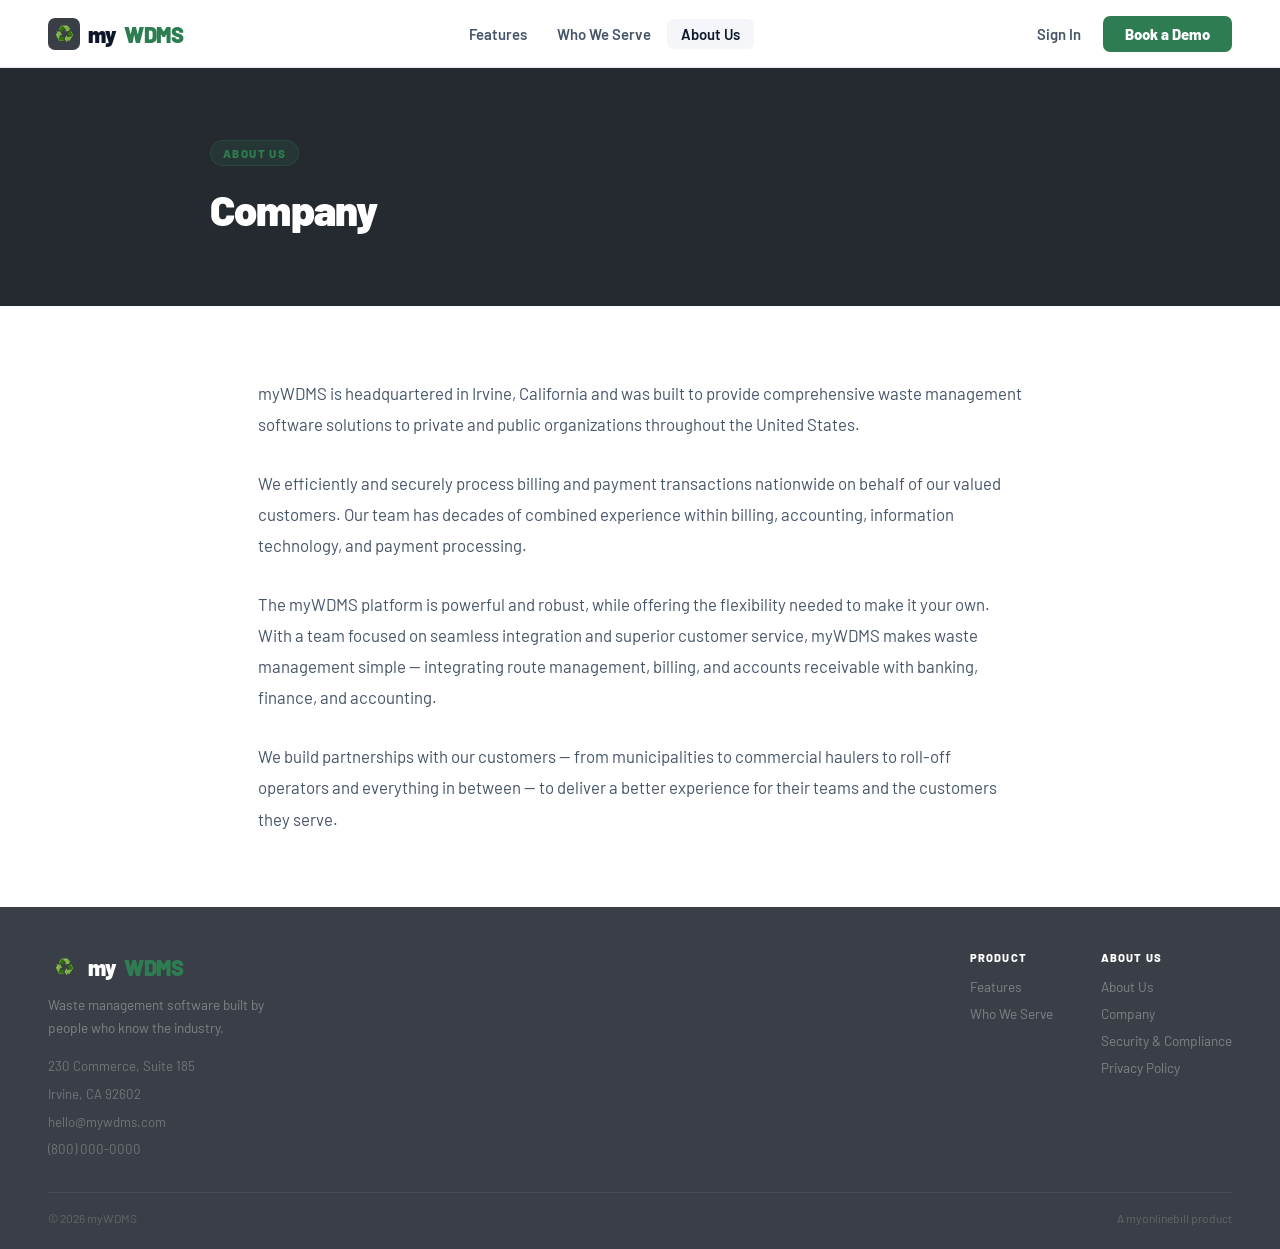
==== about-company.html @ dcd94130 "Add Company page, link from About Us; fix duplicate stat and card grid - Create about-company.html w" ====
<!DOCTYPE html>
<html lang="en">
<head>
    <meta charset="UTF-8">
    <meta name="viewport" content="width=device-width, initial-scale=1.0">
    <title>Company — myWDMS</title>
    <link rel="preconnect" href="https://fonts.googleapis.com">
    <link href="https://fonts.googleapis.com/css2?family=Barlow:ital,wght@0,400;0,600;0,700;0,800;0,900;1,400&display=swap" rel="stylesheet">
    <style>
        :root {
            --navy: #3A3F47;
            --navy-dark: #252A30;
            --teal: #2E7D52;
            --teal-light: rgba(46,125,82,0.12);
            --gray: #F4F6F9;
            --gray-mid: #e2e8f0;
            --text: #0f172a;
            --text-mid: #475569;
        }
        * { margin: 0; padding: 0; box-sizing: border-box; }
        html { scroll-behavior: smooth; }
        body { font-family: 'Barlow', system-ui, sans-serif; color: var(--text); background: #fff; }

        /* ── NAV ── */
        nav {
            position: sticky; top: 0; z-index: 100;
            background: rgba(255,255,255,0.97);
            border-bottom: 1px solid var(--gray-mid);
            padding: 0 48px; height: 68px;
            display: flex; align-items: center; justify-content: space-between;
        }
        .logo { font-family: 'Barlow', sans-serif; font-size: 1.35rem; font-weight: 900; color: var(--text); letter-spacing: -0.02em; text-decoration: none; display: flex; align-items: center; gap: 8px; }
        .logo-icon { width: 32px; height: 32px; background: var(--navy); border-radius: 7px; display: flex; align-items: center; justify-content: center; font-size: 0.95rem; }
        .logo em { color: var(--teal); font-style: normal; }
        .nav-links { display: flex; gap: 2px; list-style: none; }
        .nav-links a { text-decoration: none; color: var(--text-mid); font-weight: 600; font-size: 0.93rem; padding: 6px 14px; border-radius: 6px; transition: background 0.15s, color 0.15s; }
        .nav-links a:hover, .nav-links a.active { background: var(--gray); color: var(--text); }
        .nav-right { display: flex; gap: 10px; align-items: center; }
        .btn-text { background: none; border: none; font-weight: 600; font-size: 0.93rem; cursor: pointer; padding: 8px 12px; border-radius: 6px; color: var(--text-mid); font-family: inherit; }
        .btn-demo { background: var(--teal); color: #fff; border: none; padding: 9px 22px; border-radius: 7px; font-weight: 800; font-size: 0.93rem; cursor: pointer; font-family: inherit; white-space: nowrap; }

        /* ── HERO ── */
        .page-hero {
            background: var(--navy-dark);
            padding: 72px 48px;
            display: flex; align-items: center; justify-content: center;
        }
        .hero-inner {
            max-width: 860px; width: 100%;
        }
        .hero-eyebrow {
            display: inline-block; font-size: 0.72rem; font-weight: 800;
            letter-spacing: 0.12em; text-transform: uppercase;
            color: var(--teal); background: rgba(46,125,82,0.15);
            border: 1px solid rgba(46,125,82,0.25);
            padding: 5px 12px; border-radius: 20px; margin-bottom: 20px;
        }
        .page-hero h1 {
            font-size: clamp(1.8rem, 3.5vw, 2.6rem); font-weight: 900; color: #fff;
            letter-spacing: -0.02em; line-height: 1.15;
        }

        /* ── CONTENT ── */
        .content-section { max-width: 860px; margin: 0 auto; padding: 72px 48px; }

        .content-section p {
            font-size: 1.05rem; color: var(--text-mid); line-height: 1.85;
            margin-bottom: 28px;
        }
        .content-section p:last-child { margin-bottom: 0; }

        /* ── FOOTER ── */
        footer { background: var(--navy); padding: 44px 48px 24px; }
        .footer-inner { display: flex; justify-content: space-between; align-items: flex-start; padding-bottom: 28px; border-bottom: 1px solid rgba(255,255,255,0.07); gap: 48px; }
        .footer-brand .logo { color: #fff; margin-bottom: 10px; }
        .footer-brand .logo em { color: var(--teal); }
        .footer-brand p { font-size: 0.85rem; color: rgba(255,255,255,0.35); line-height: 1.7; max-width: 230px; margin-bottom: 14px; }
        .footer-contact { font-size: 0.83rem; color: rgba(255,255,255,0.28); line-height: 2.1; }
        .footer-cols { display: flex; gap: 48px; }
        .footer-col h4 { font-size: 0.7rem; font-weight: 800; letter-spacing: 0.1em; text-transform: uppercase; color: #fff; margin-bottom: 12px; }
        .footer-col ul { list-style: none; }
        .footer-col li { margin-bottom: 8px; }
        .footer-col a { font-size: 0.85rem; color: rgba(255,255,255,0.35); text-decoration: none; transition: color 0.2s; }
        .footer-col a:hover { color: var(--teal); }
        .footer-bottom { padding-top: 18px; font-size: 0.75rem; color: rgba(255,255,255,0.2); display: flex; justify-content: space-between; }

        @media (max-width: 900px) {
            nav { padding: 0 24px; }
            .nav-links, .nav-right { display: none; }
            .page-hero { padding: 56px 24px; }
            .content-section { padding: 48px 24px; }
            footer { padding: 36px 24px 20px; }
            .footer-inner { flex-direction: column; gap: 32px; }
        }
    </style>
</head>
<body>

<!-- NAV -->
<nav>
    <a href="index.html" class="logo">
        <div class="logo-icon">♻️</div>
        my<em>WDMS</em>
    </a>
    <ul class="nav-links">
        <li><a href="features.html">Features</a></li>
        <li><a href="who-we-serve.html">Who We Serve</a></li>
        <li><a href="company.html" class="active">About Us</a></li>
    </ul>
    <div class="nav-right">
        <button class="btn-text">Sign In</button>
        <button class="btn-demo">Book a Demo</button>
    </div>
</nav>

<!-- HERO -->
<section class="page-hero">
    <div class="hero-inner">
        <span class="hero-eyebrow">About Us</span>
        <h1>Company</h1>
    </div>
</section>

<!-- CONTENT -->
<div class="content-section">
    <p>myWDMS is headquartered in Irvine, California and was built to provide comprehensive waste management software solutions to private and public organizations throughout the United States.</p>

    <p>We efficiently and securely process billing and payment transactions nationwide on behalf of our valued customers. Our team has decades of combined experience within billing, accounting, information technology, and payment processing.</p>

    <p>The myWDMS platform is powerful and robust, while offering the flexibility needed to make it your own. With a team focused on seamless integration and superior customer service, myWDMS makes waste management simple — integrating route management, billing, and accounts receivable with banking, finance, and accounting.</p>

    <p>We build partnerships with our customers — from municipalities to commercial haulers to roll-off operators and everything in between — to deliver a better experience for their teams and the customers they serve.</p>
</div>

<!-- FOOTER -->
<footer>
    <div class="footer-inner">
        <div class="footer-brand">
            <div class="logo" style="color:#fff">
                <div class="logo-icon">♻️</div>
                my<em>WDMS</em>
            </div>
            <p>Waste management software built by people who know the industry.</p>
            <div class="footer-contact">
                <div>230 Commerce, Suite 185</div>
                <div>Irvine, CA 92602</div>
                <div>hello@mywdms.com</div>
                <div>(800) 000-0000</div>
            </div>
        </div>
        <div class="footer-cols">
            <div class="footer-col">
                <h4>Product</h4>
                <ul>
                    <li><a href="features.html">Features</a></li>
                    <li><a href="who-we-serve.html">Who We Serve</a></li>
                </ul>
            </div>
            <div class="footer-col">
                <h4>About Us</h4>
                <ul>
                    <li><a href="company.html">About Us</a></li>
                    <li><a href="about-company.html">Company</a></li>
                    <li><a href="compliance.html">Security &amp; Compliance</a></li>
                    <li><a href="#">Privacy Policy</a></li>
                </ul>
            </div>
        </div>
    </div>
    <div class="footer-bottom">
        <span>© 2026 myWDMS</span>
        <span>A myonlinebill product</span>
    </div>
</footer>

</body>
</html>
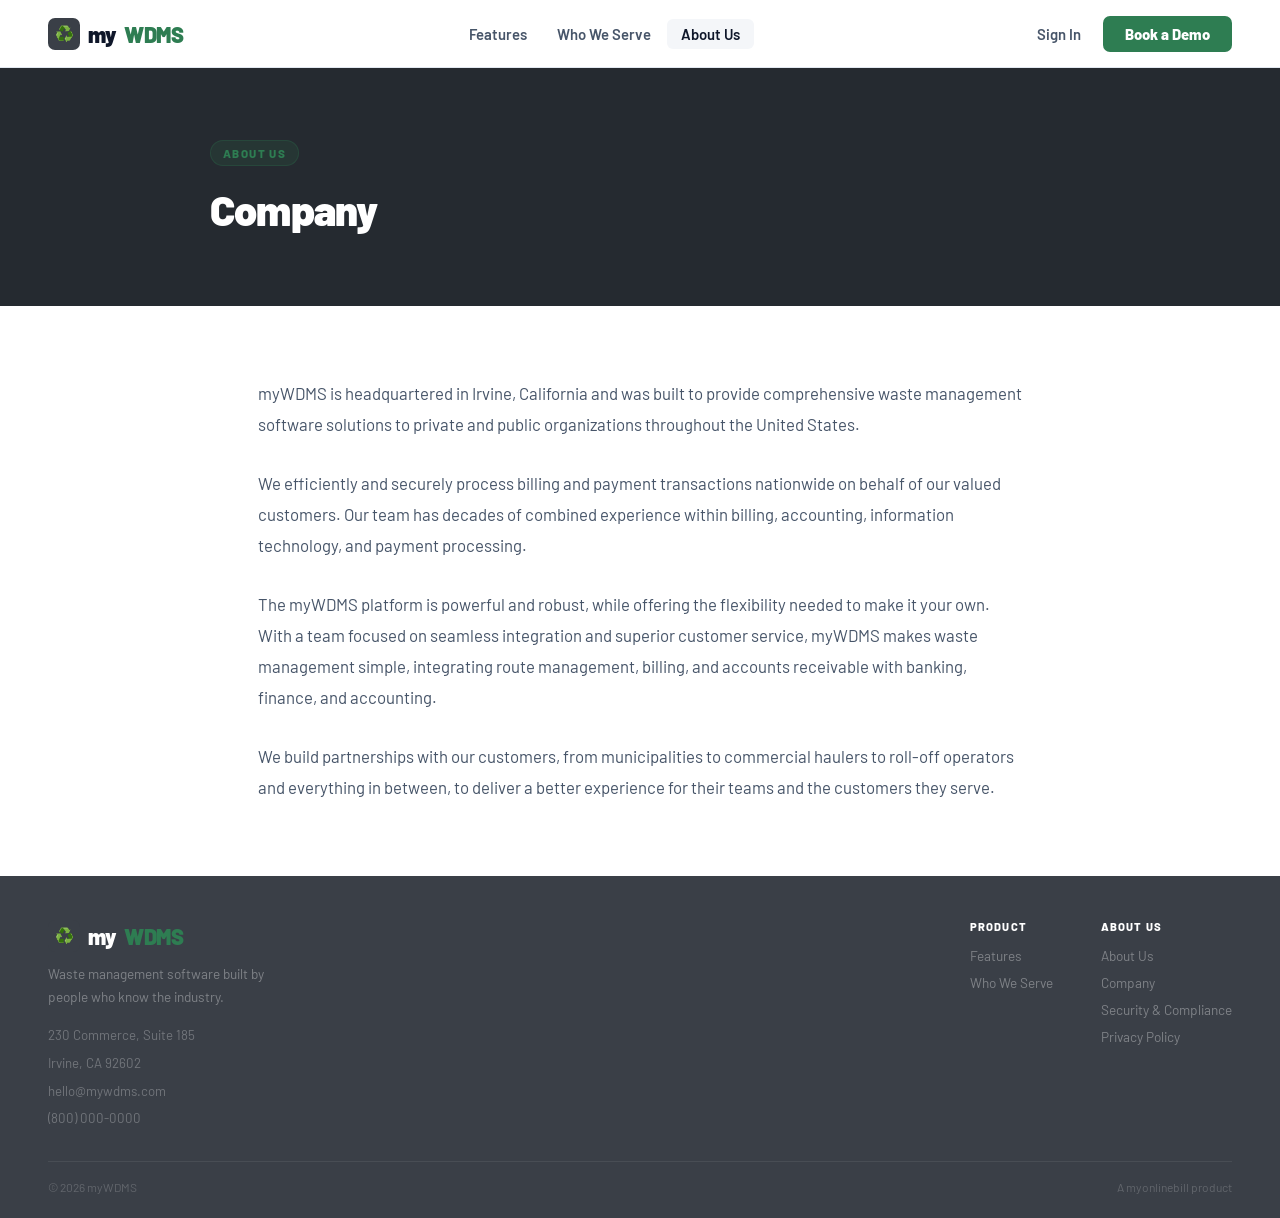
==== commit 6f928140: "Replace em dashes with commas in company page copy Co-Authored-By: Claude Sonnet 4.6 <noreply@anthro" ====
--- a/about-company.html
+++ b/about-company.html
@@ -127,9 +127,9 @@
 
     <p>We efficiently and securely process billing and payment transactions nationwide on behalf of our valued customers. Our team has decades of combined experience within billing, accounting, information technology, and payment processing.</p>
 
-    <p>The myWDMS platform is powerful and robust, while offering the flexibility needed to make it your own. With a team focused on seamless integration and superior customer service, myWDMS makes waste management simple — integrating route management, billing, and accounts receivable with banking, finance, and accounting.</p>
+    <p>The myWDMS platform is powerful and robust, while offering the flexibility needed to make it your own. With a team focused on seamless integration and superior customer service, myWDMS makes waste management simple, integrating route management, billing, and accounts receivable with banking, finance, and accounting.</p>
 
-    <p>We build partnerships with our customers — from municipalities to commercial haulers to roll-off operators and everything in between — to deliver a better experience for their teams and the customers they serve.</p>
+    <p>We build partnerships with our customers, from municipalities to commercial haulers to roll-off operators and everything in between, to deliver a better experience for their teams and the customers they serve.</p>
 </div>
 
 <!-- FOOTER -->
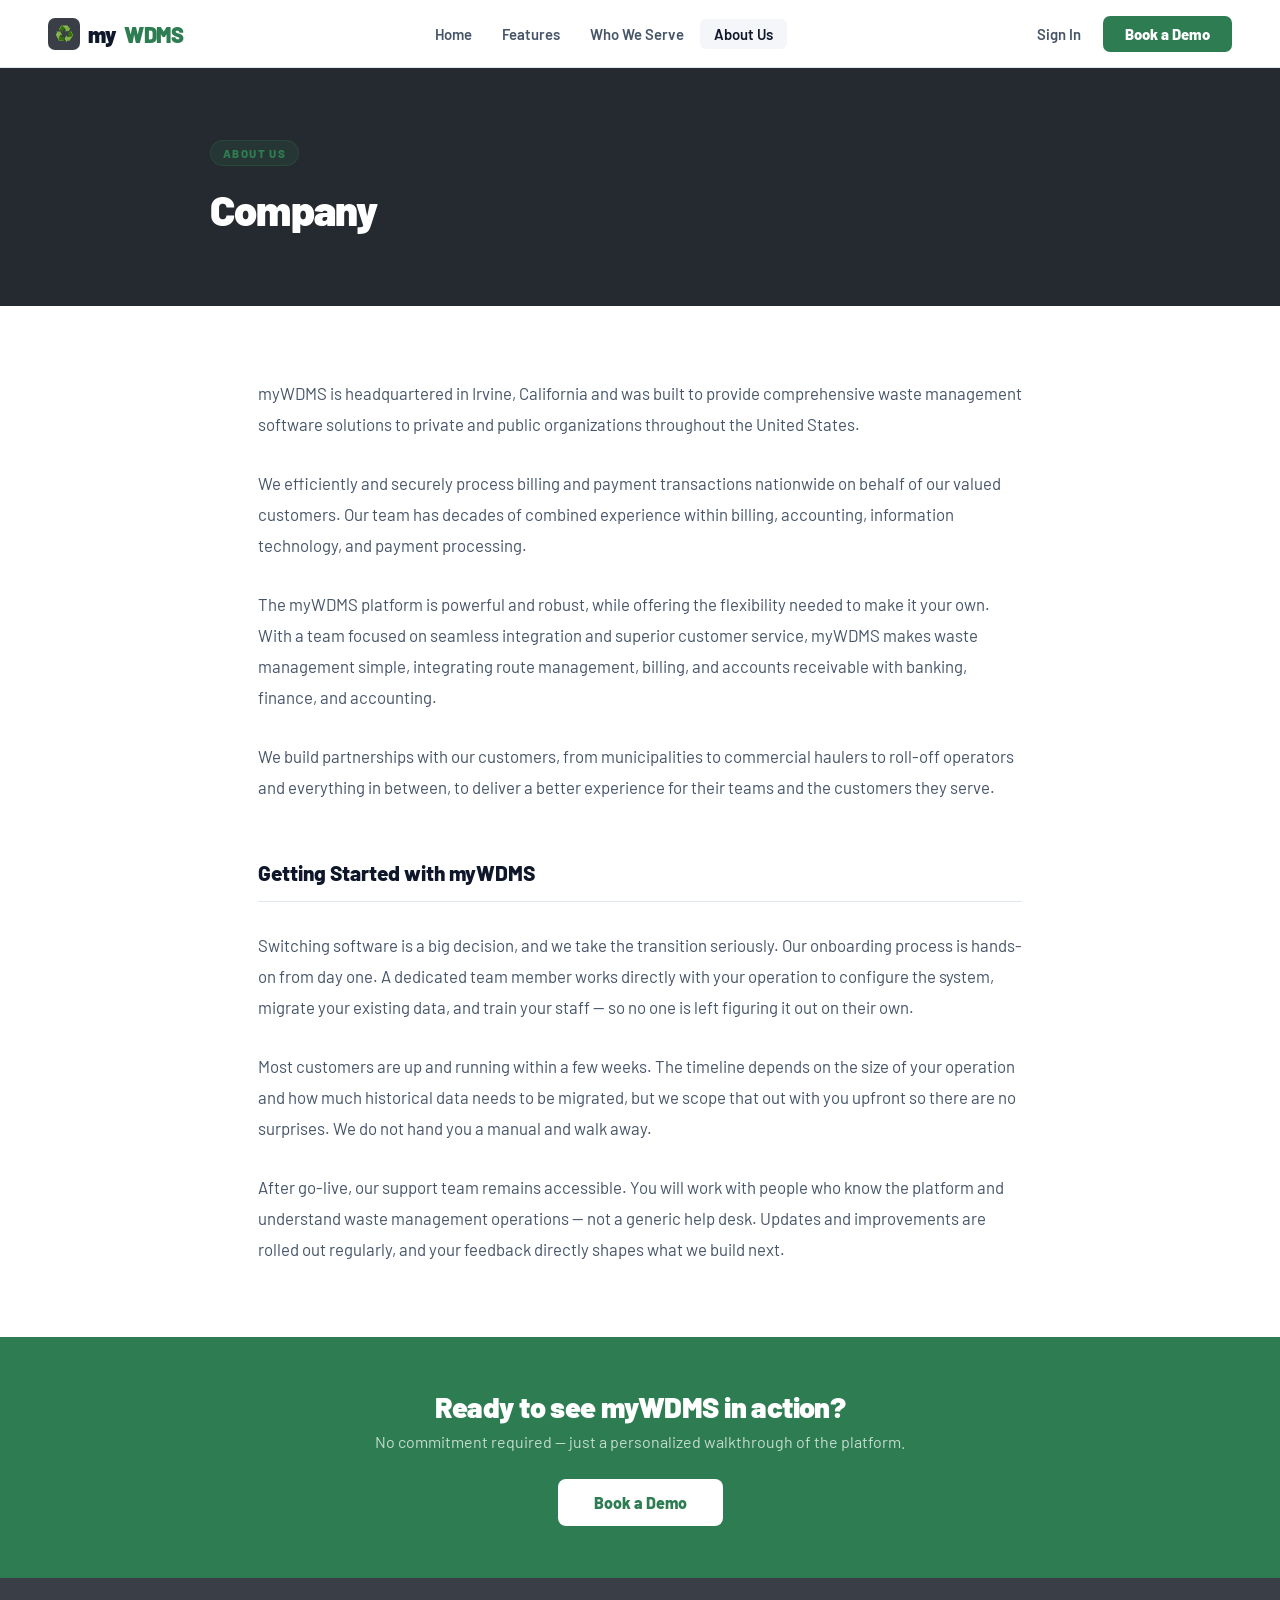
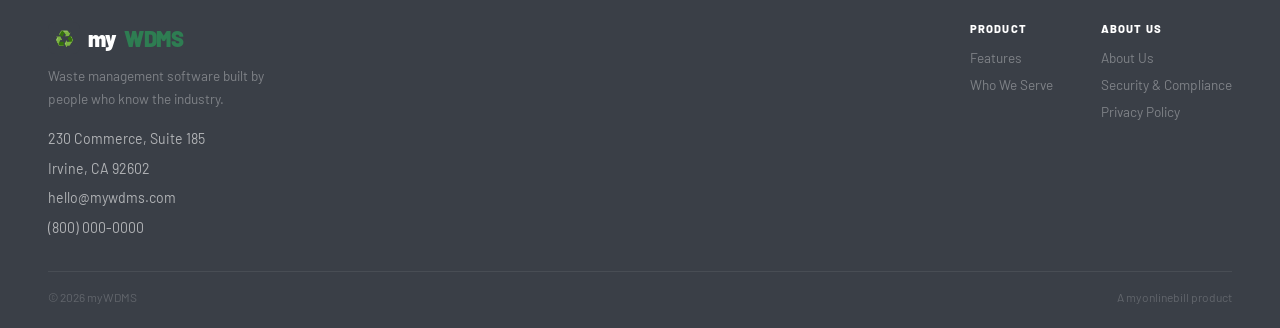
==== commit fe53da6e: "Implement peer feedback: nav, consistency, scrollspy, onboarding content - Add Home link to nav on a" ====
--- a/about-company.html
+++ b/about-company.html
@@ -69,13 +69,20 @@
         }
         .content-section p:last-child { margin-bottom: 0; }
 
+        /* ── CTA BAND ── */
+        .cta-band { background: var(--teal); padding: 52px 48px; text-align: center; }
+        .cta-band h2 { font-size: clamp(1.3rem, 2.5vw, 1.8rem); font-weight: 900; color: #fff; letter-spacing: -0.02em; margin-bottom: 8px; }
+        .cta-band p { font-size: 1rem; color: rgba(255,255,255,0.72); margin-bottom: 28px; }
+        .btn-cta { display: inline-block; background: #fff; color: var(--teal); padding: 14px 36px; border-radius: 8px; font-weight: 800; font-size: 1rem; text-decoration: none; transition: background 0.2s, color 0.2s; }
+        .btn-cta:hover { background: var(--navy-dark); color: #fff; }
+
         /* ── FOOTER ── */
         footer { background: var(--navy); padding: 44px 48px 24px; }
         .footer-inner { display: flex; justify-content: space-between; align-items: flex-start; padding-bottom: 28px; border-bottom: 1px solid rgba(255,255,255,0.07); gap: 48px; }
         .footer-brand .logo { color: #fff; margin-bottom: 10px; }
         .footer-brand .logo em { color: var(--teal); }
         .footer-brand p { font-size: 0.85rem; color: rgba(255,255,255,0.35); line-height: 1.7; max-width: 230px; margin-bottom: 14px; }
-        .footer-contact { font-size: 0.83rem; color: rgba(255,255,255,0.28); line-height: 2.1; }
+        .footer-contact { font-size: 0.88rem; color: rgba(255,255,255,0.6); line-height: 2.1; }
         .footer-cols { display: flex; gap: 48px; }
         .footer-col h4 { font-size: 0.7rem; font-weight: 800; letter-spacing: 0.1em; text-transform: uppercase; color: #fff; margin-bottom: 12px; }
         .footer-col ul { list-style: none; }
@@ -103,13 +110,14 @@
         my<em>WDMS</em>
     </a>
     <ul class="nav-links">
+        <li><a href="index.html">Home</a></li>
         <li><a href="features.html">Features</a></li>
         <li><a href="who-we-serve.html">Who We Serve</a></li>
         <li><a href="company.html" class="active">About Us</a></li>
     </ul>
     <div class="nav-right">
         <button class="btn-text">Sign In</button>
-        <button class="btn-demo">Book a Demo</button>
+        <a href="demo.html" class="btn-demo" style="text-decoration:none">Book a Demo</a>
     </div>
 </nav>
 
@@ -130,7 +138,22 @@
     <p>The myWDMS platform is powerful and robust, while offering the flexibility needed to make it your own. With a team focused on seamless integration and superior customer service, myWDMS makes waste management simple, integrating route management, billing, and accounts receivable with banking, finance, and accounting.</p>
 
     <p>We build partnerships with our customers, from municipalities to commercial haulers to roll-off operators and everything in between, to deliver a better experience for their teams and the customers they serve.</p>
+
+    <h2 style="font-size:1.3rem;font-weight:800;color:var(--text);padding-bottom:16px;border-bottom:1px solid var(--gray-mid);margin-bottom:28px;margin-top:56px;">Getting Started with myWDMS</h2>
+
+    <p>Switching software is a big decision, and we take the transition seriously. Our onboarding process is hands-on from day one. A dedicated team member works directly with your operation to configure the system, migrate your existing data, and train your staff — so no one is left figuring it out on their own.</p>
+
+    <p>Most customers are up and running within a few weeks. The timeline depends on the size of your operation and how much historical data needs to be migrated, but we scope that out with you upfront so there are no surprises. We do not hand you a manual and walk away.</p>
+
+    <p>After go-live, our support team remains accessible. You will work with people who know the platform and understand waste management operations — not a generic help desk. Updates and improvements are rolled out regularly, and your feedback directly shapes what we build next.</p>
 </div>
+
+<!-- CTA BAND -->
+<section class="cta-band">
+    <h2>Ready to see myWDMS in action?</h2>
+    <p>No commitment required — just a personalized walkthrough of the platform.</p>
+    <a href="demo.html" class="btn-cta">Book a Demo</a>
+</section>
 
 <!-- FOOTER -->
 <footer>
@@ -160,7 +183,6 @@
                 <h4>About Us</h4>
                 <ul>
                     <li><a href="company.html">About Us</a></li>
-                    <li><a href="about-company.html">Company</a></li>
                     <li><a href="compliance.html">Security &amp; Compliance</a></li>
                     <li><a href="#">Privacy Policy</a></li>
                 </ul>
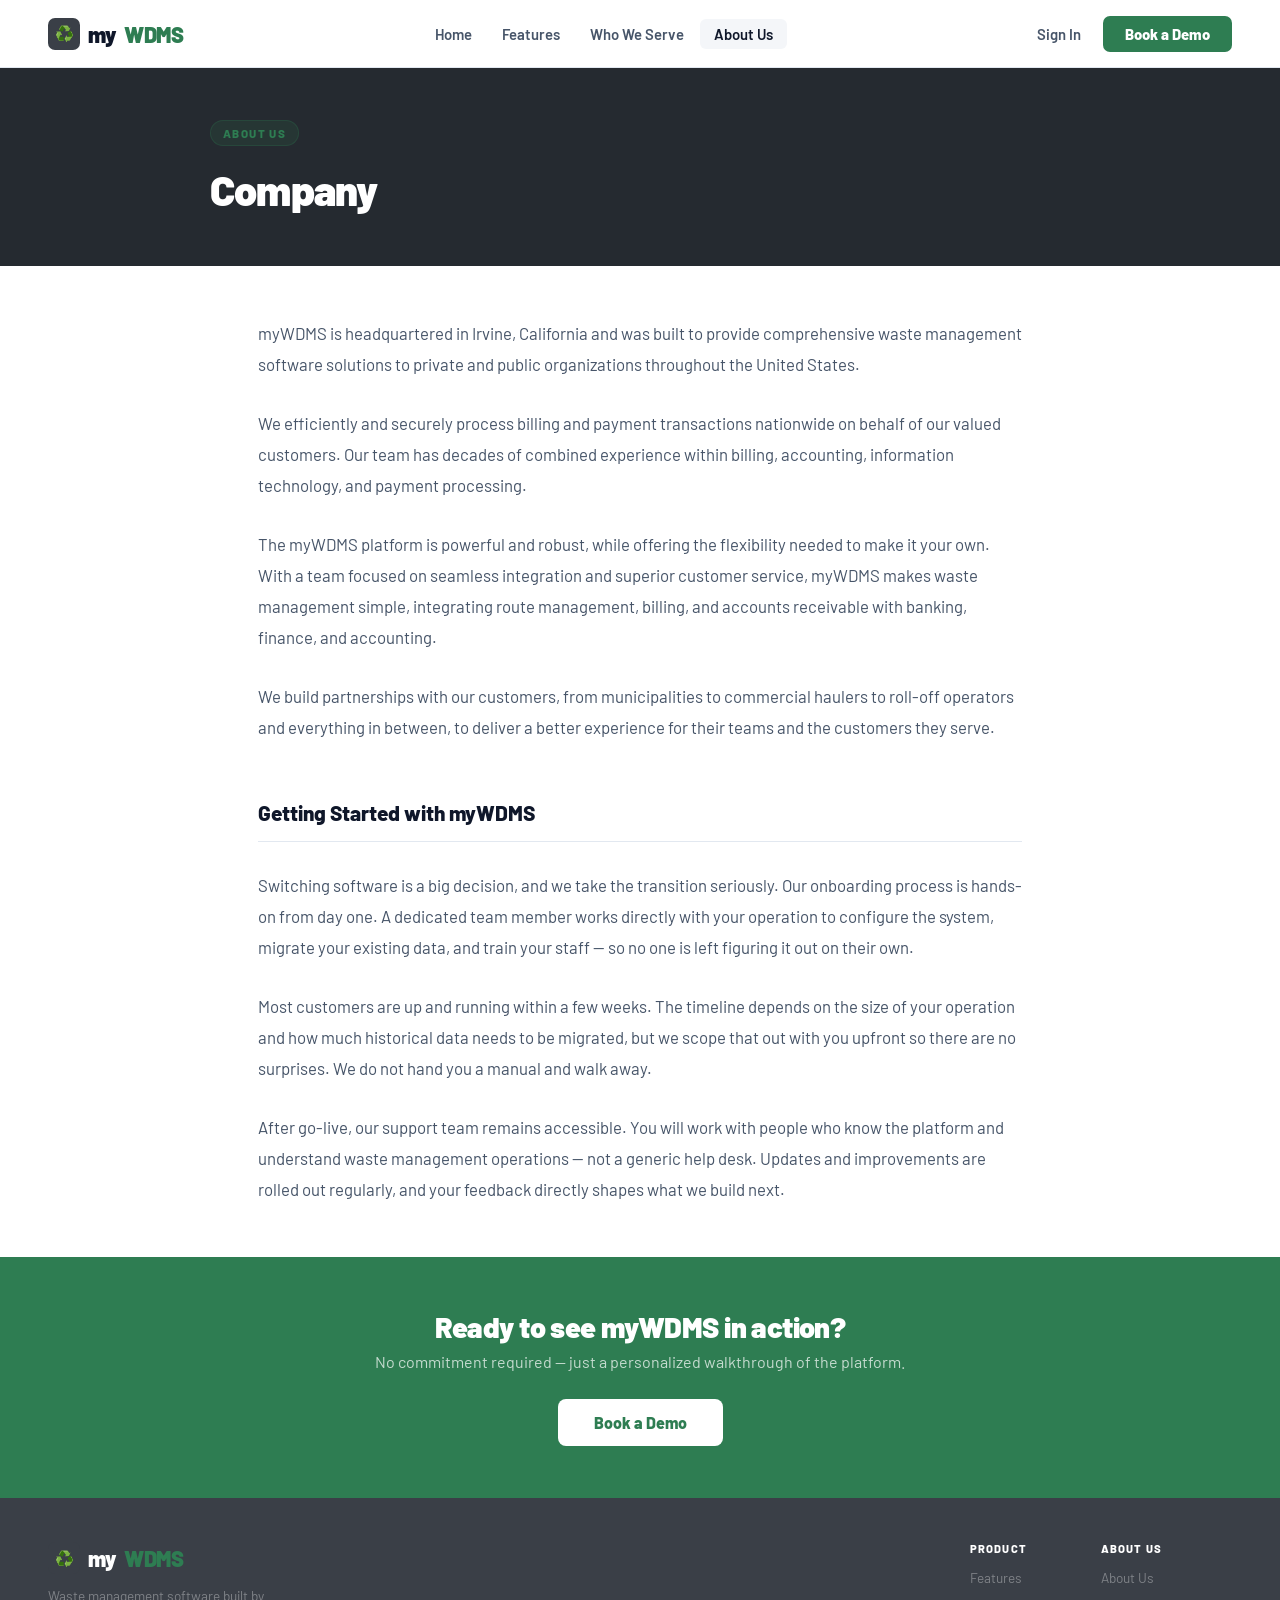
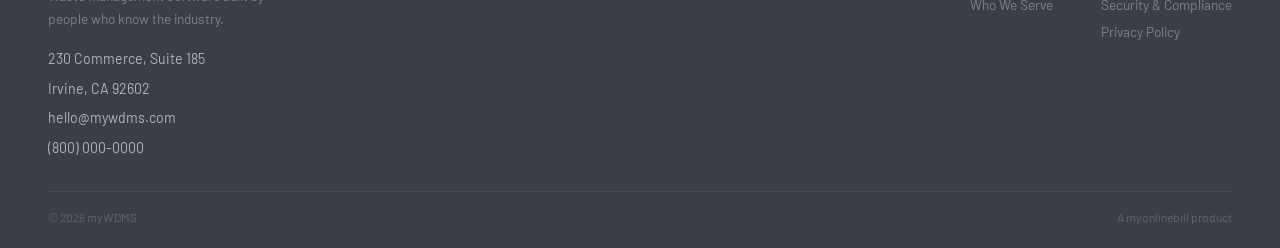
==== commit 62f48770: "Dark comparison section background; reduce vertical spacing site-wide - Comparison table section on " ====
--- a/about-company.html
+++ b/about-company.html
@@ -42,7 +42,7 @@
         /* ── HERO ── */
         .page-hero {
             background: var(--navy-dark);
-            padding: 72px 48px;
+            padding: 52px 48px;
             display: flex; align-items: center; justify-content: center;
         }
         .hero-inner {
@@ -61,7 +61,7 @@
         }
 
         /* ── CONTENT ── */
-        .content-section { max-width: 860px; margin: 0 auto; padding: 72px 48px; }
+        .content-section { max-width: 860px; margin: 0 auto; padding: 52px 48px; }
 
         .content-section p {
             font-size: 1.05rem; color: var(--text-mid); line-height: 1.85;
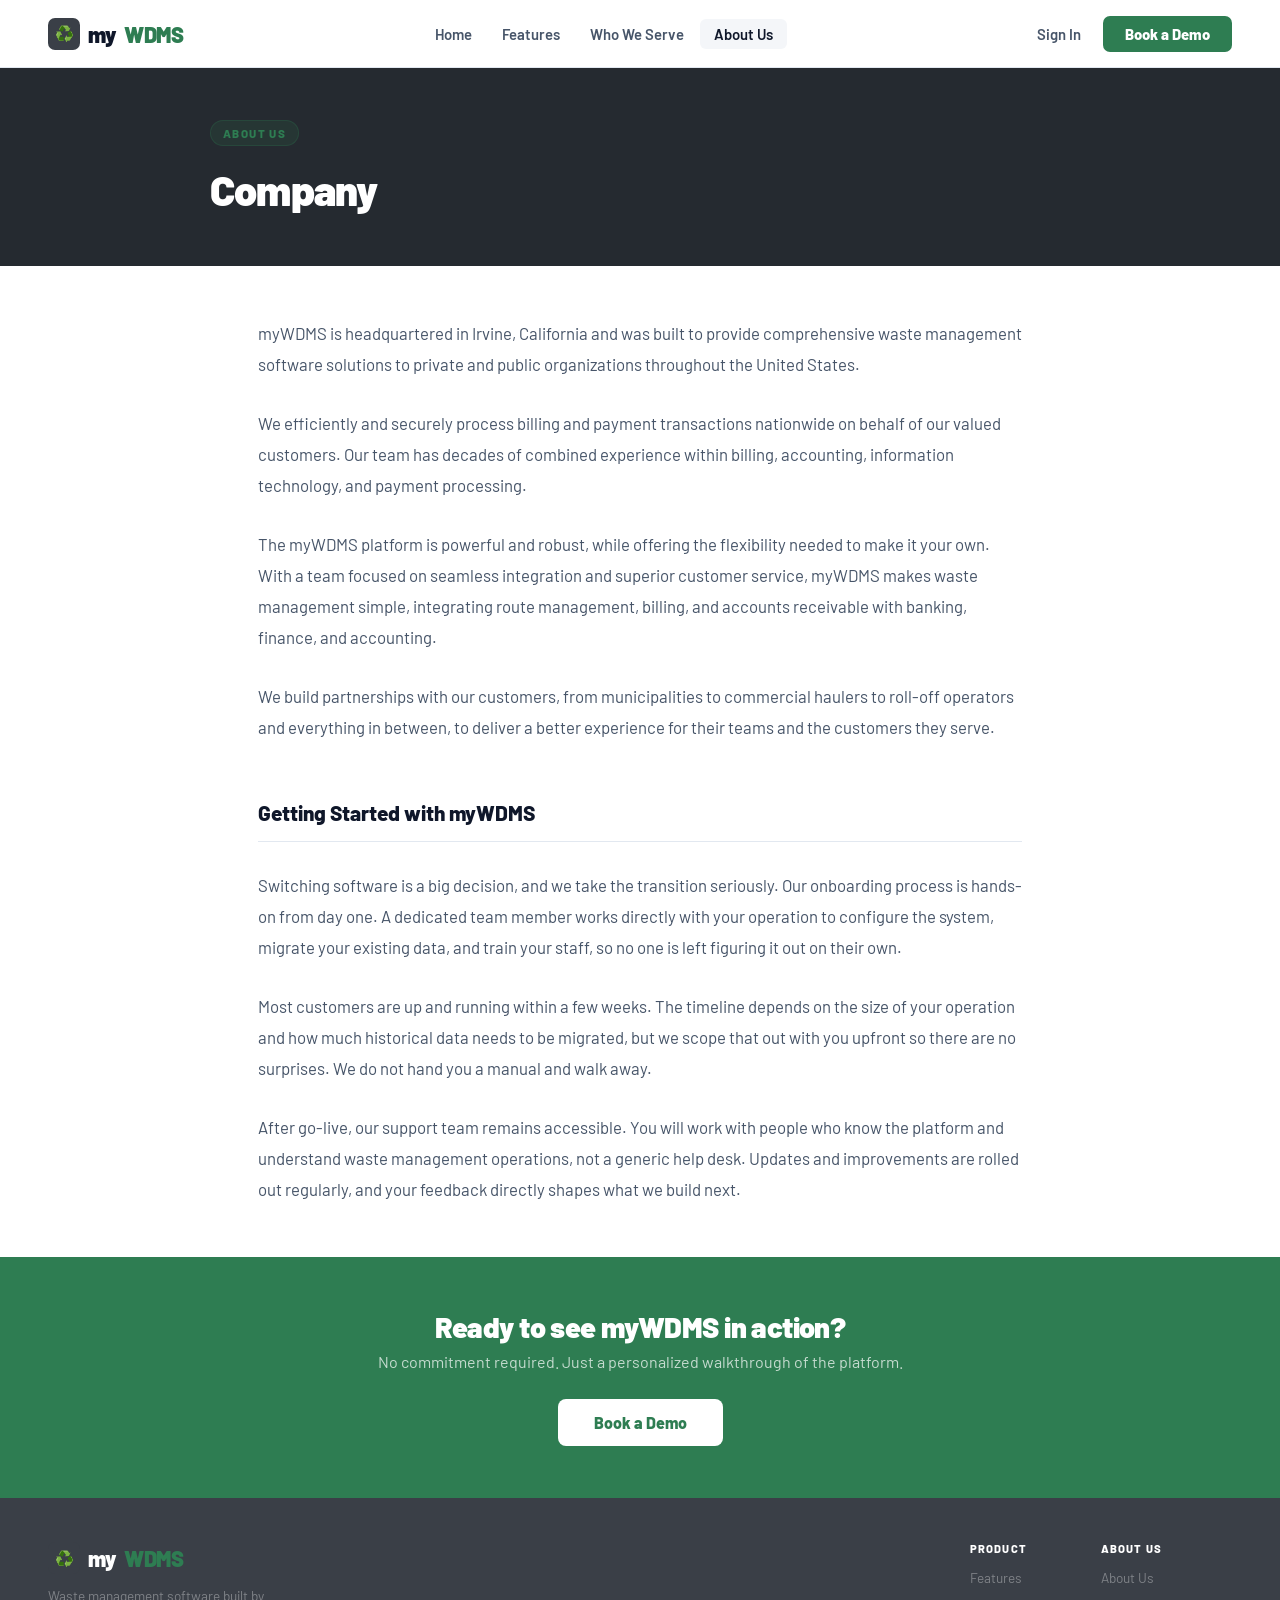
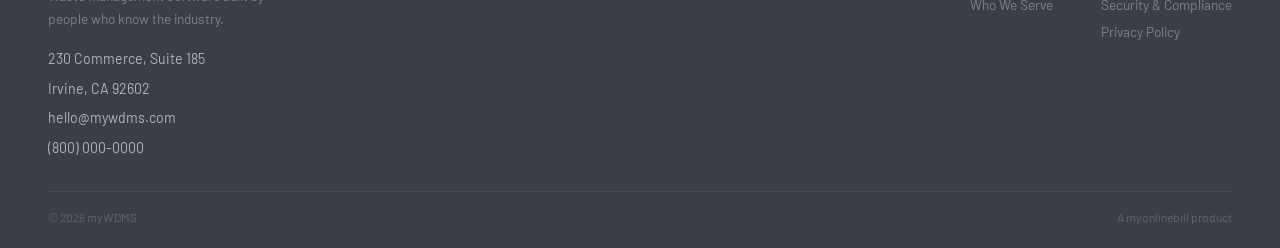
==== commit ddd55d4d: "Remove em dashes site-wide; center stats bar; fix comparison bg - Replaced all em dashes with commas" ====
--- a/about-company.html
+++ b/about-company.html
@@ -3,7 +3,7 @@
 <head>
     <meta charset="UTF-8">
     <meta name="viewport" content="width=device-width, initial-scale=1.0">
-    <title>Company — myWDMS</title>
+    <title>Company | myWDMS</title>
     <link rel="preconnect" href="https://fonts.googleapis.com">
     <link href="https://fonts.googleapis.com/css2?family=Barlow:ital,wght@0,400;0,600;0,700;0,800;0,900;1,400&display=swap" rel="stylesheet">
     <style>
@@ -141,17 +141,17 @@
 
     <h2 style="font-size:1.3rem;font-weight:800;color:var(--text);padding-bottom:16px;border-bottom:1px solid var(--gray-mid);margin-bottom:28px;margin-top:56px;">Getting Started with myWDMS</h2>
 
-    <p>Switching software is a big decision, and we take the transition seriously. Our onboarding process is hands-on from day one. A dedicated team member works directly with your operation to configure the system, migrate your existing data, and train your staff — so no one is left figuring it out on their own.</p>
+    <p>Switching software is a big decision, and we take the transition seriously. Our onboarding process is hands-on from day one. A dedicated team member works directly with your operation to configure the system, migrate your existing data, and train your staff, so no one is left figuring it out on their own.</p>
 
     <p>Most customers are up and running within a few weeks. The timeline depends on the size of your operation and how much historical data needs to be migrated, but we scope that out with you upfront so there are no surprises. We do not hand you a manual and walk away.</p>
 
-    <p>After go-live, our support team remains accessible. You will work with people who know the platform and understand waste management operations — not a generic help desk. Updates and improvements are rolled out regularly, and your feedback directly shapes what we build next.</p>
+    <p>After go-live, our support team remains accessible. You will work with people who know the platform and understand waste management operations, not a generic help desk. Updates and improvements are rolled out regularly, and your feedback directly shapes what we build next.</p>
 </div>
 
 <!-- CTA BAND -->
 <section class="cta-band">
     <h2>Ready to see myWDMS in action?</h2>
-    <p>No commitment required — just a personalized walkthrough of the platform.</p>
+    <p>No commitment required. Just a personalized walkthrough of the platform.</p>
     <a href="demo.html" class="btn-cta">Book a Demo</a>
 </section>
 
